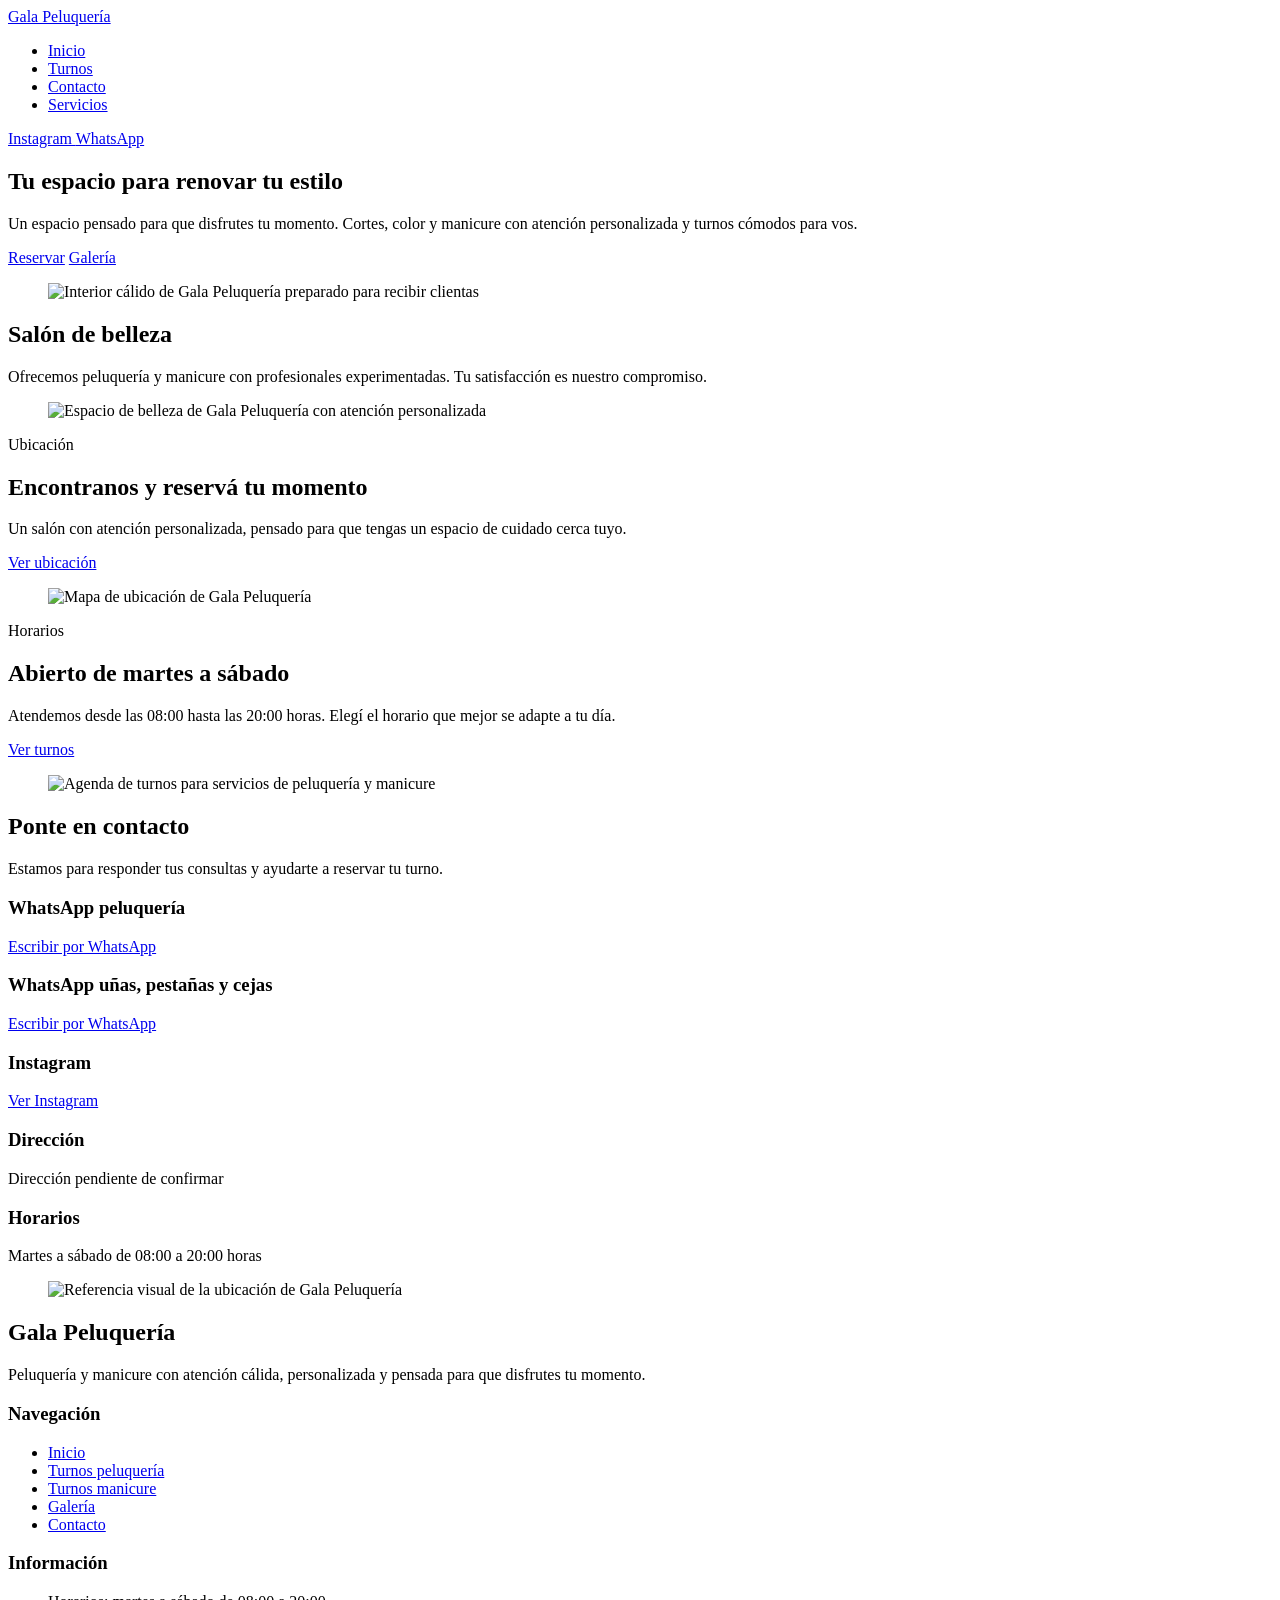
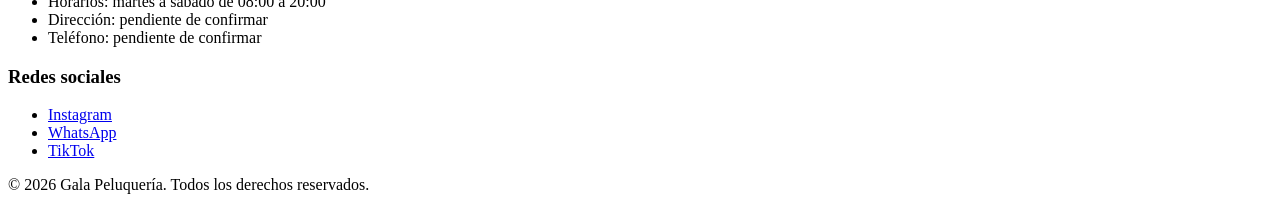
==== PeluqueriaWeb/index.html @ 45d20da7 "Primer subida (html)" ====
<!DOCTYPE html>
<html lang="es">
  <head>
    <meta charset="UTF-8">
    <meta name="viewport" content="width=device-width, initial-scale=1.0">
    <meta
      name="description"
      content="Gala Peluquería, salón de barrio con servicios de peluquería, color, manicure y atención personalizada."
    >
    <title>Gala Peluquería | Peluquería y Manicure</title>
  </head>
  <body>
    <!-- HEADER / NAVEGACIÓN -->
    <header class="site-header">
      <div class="site-header__container">
        <a class="site-header__logo" href="index.html" aria-label="Ir al inicio de Gala Peluquería">
          Gala Peluquería
        </a>

        <nav class="site-nav" aria-label="Navegación principal">
          <ul class="site-nav__list">
            <li class="site-nav__item">
              <a class="site-nav__link" href="index.html">Inicio</a>
            </li>
            <li class="site-nav__item">
              <a class="site-nav__link" href="turnos-peluqueria.html">Turnos</a>
            </li>
            <li class="site-nav__item">
              <a class="site-nav__link" href="contacto.html">Contacto</a>
            </li>
            <li class="site-nav__item">
              <a class="site-nav__link" href="servicios.html">Servicios</a>
            </li>
          </ul>
        </nav>

        <div class="site-header__actions" aria-label="Redes y contacto rápido">
          <a class="button button--secondary" href="#" aria-label="Abrir Instagram de Gala Peluquería">
            Instagram
          </a>
          <a class="button button--primary" href="#" aria-label="Contactar por WhatsApp con Gala Peluquería">
            WhatsApp
          </a>
        </div>
      </div>
    </header>

    <main class="site-main">
      <!-- SECCIÓN HERO -->
      <section class="hero-section" aria-labelledby="hero-title">
        <div class="hero-section__container">
          <div class="hero-section__content">
            <h1 class="hero-section__title" id="hero-title">
              Tu espacio para renovar tu estilo
            </h1>
            <p class="hero-section__text">
              Un espacio pensado para que disfrutes tu momento. Cortes, color y manicure con
              atención personalizada y turnos cómodos para vos.
            </p>
            <div class="hero-section__actions">
              <a class="button button--primary" href="turnos-peluqueria.html">Reservar</a>
              <a class="button button--secondary" href="galeria.html">Galería</a>
            </div>
          </div>

          <figure class="hero-section__media">
            <img
              class="hero-section__image"
              src="img/local/salon-principal.jpg"
              alt="Interior cálido de Gala Peluquería preparado para recibir clientas"
            >
          </figure>
        </div>
      </section>

      <!-- SECCIÓN BREVE DEL SALÓN -->
      <section class="salon-section" aria-labelledby="salon-title">
        <div class="salon-section__container">
          <article class="salon-section__content">
            <h2 class="salon-section__title" id="salon-title">Salón de belleza</h2>
            <p class="salon-section__text">
              Ofrecemos peluquería y manicure con profesionales experimentadas. Tu satisfacción
              es nuestro compromiso.
            </p>
          </article>

          <figure class="salon-section__media">
            <img
              class="salon-section__image"
              src="img/local/salon-belleza.jpg"
              alt="Espacio de belleza de Gala Peluquería con atención personalizada"
            >
          </figure>
        </div>
      </section>

      <!-- SECCIÓN UBICACIÓN -->
      <section class="location-section" aria-labelledby="location-title">
        <div class="location-section__container">
          <div class="section-heading location-section__heading">
            <p class="section-heading__label">Ubicación</p>
            <h2 class="section-heading__title" id="location-title">
              Encontranos y reservá tu momento
            </h2>
            <p class="section-heading__text">
              Un salón con atención personalizada, pensado para que tengas un espacio de cuidado
              cerca tuyo.
            </p>
            <a class="button button--secondary" href="#">Ver ubicación</a>
          </div>

          <figure class="location-section__map">
            <img
              class="location-section__image"
              src="img/local/mapa-ubicacion.jpg"
              alt="Mapa de ubicación de Gala Peluquería"
            >
          </figure>
        </div>
      </section>

      <!-- SECCIÓN TURNOS -->
      <section class="appointments-section" aria-labelledby="appointments-title">
        <div class="appointments-section__container">
          <div class="section-heading appointments-section__heading">
            <p class="section-heading__label">Horarios</p>
            <h2 class="section-heading__title" id="appointments-title">
              Abierto de martes a sábado
            </h2>
            <p class="section-heading__text">
              Atendemos desde las 08:00 hasta las 20:00 horas. Elegí el horario que mejor se
              adapte a tu día.
            </p>
            <a class="button button--secondary" href="turnos-peluqueria.html">Ver turnos</a>
          </div>

          <figure class="appointments-section__media">
            <img
              class="appointments-section__image"
              src="img/local/turnos.jpg"
              alt="Agenda de turnos para servicios de peluquería y manicure"
            >
          </figure>
        </div>
      </section>

      <!-- SECCIÓN CONTACTO -->
      <section class="contact-section" aria-labelledby="contact-title">
        <div class="contact-section__container">
          <div class="contact-section__content">
            <h2 class="contact-section__title" id="contact-title">Ponte en contacto</h2>
            <p class="contact-section__text">
              Estamos para responder tus consultas y ayudarte a reservar tu turno.
            </p>

            <div class="contact-section__details">
              <article class="contact-card">
                <h3 class="contact-card__title">WhatsApp peluquería</h3>
                <a class="contact-card__link" href="#">Escribir por WhatsApp</a>
              </article>

              <article class="contact-card">
                <h3 class="contact-card__title">WhatsApp uñas, pestañas y cejas</h3>
                <a class="contact-card__link" href="#">Escribir por WhatsApp</a>
              </article>

              <article class="contact-card">
                <h3 class="contact-card__title">Instagram</h3>
                <a class="contact-card__link" href="#">Ver Instagram</a>
              </article>

              <article class="contact-card">
                <h3 class="contact-card__title">Dirección</h3>
                <p class="contact-card__text">Dirección pendiente de confirmar</p>
              </article>

              <article class="contact-card">
                <h3 class="contact-card__title">Horarios</h3>
                <p class="contact-card__text">Martes a sábado de 08:00 a 20:00 horas</p>
              </article>
            </div>
          </div>

          <figure class="contact-section__map">
            <img
              class="contact-section__image"
              src="img/local/contacto-ubicacion.jpg"
              alt="Referencia visual de la ubicación de Gala Peluquería"
            >
          </figure>
        </div>
      </section>
    </main>

    <!-- FOOTER -->
    <footer class="site-footer">
      <div class="site-footer__container">
        <section class="site-footer__brand" aria-labelledby="footer-brand-title">
          <h2 class="site-footer__logo" id="footer-brand-title">Gala Peluquería</h2>
          <p class="site-footer__description">
            Peluquería y manicure con atención cálida, personalizada y pensada para que disfrutes
            tu momento.
          </p>
        </section>

        <nav class="site-footer__nav" aria-label="Navegación del pie de página">
          <h3 class="site-footer__heading">Navegación</h3>
          <ul class="site-footer__list">
            <li class="site-footer__item">
              <a class="site-footer__link" href="index.html">Inicio</a>
            </li>
            <li class="site-footer__item">
              <a class="site-footer__link" href="turnos-peluqueria.html">Turnos peluquería</a>
            </li>
            <li class="site-footer__item">
              <a class="site-footer__link" href="turnos-manicura.html">Turnos manicure</a>
            </li>
            <li class="site-footer__item">
              <a class="site-footer__link" href="galeria.html">Galería</a>
            </li>
            <li class="site-footer__item">
              <a class="site-footer__link" href="contacto.html">Contacto</a>
            </li>
          </ul>
        </nav>

        <section class="site-footer__info" aria-labelledby="footer-info-title">
          <h3 class="site-footer__heading" id="footer-info-title">Información</h3>
          <ul class="site-footer__list">
            <li class="site-footer__item">Horarios: martes a sábado de 08:00 a 20:00</li>
            <li class="site-footer__item">Dirección: pendiente de confirmar</li>
            <li class="site-footer__item">Teléfono: pendiente de confirmar</li>
          </ul>
        </section>

        <section class="site-footer__social" aria-labelledby="footer-social-title">
          <h3 class="site-footer__heading" id="footer-social-title">Redes sociales</h3>
          <ul class="site-footer__list">
            <li class="site-footer__item">
              <a class="site-footer__link" href="#">Instagram</a>
            </li>
            <li class="site-footer__item">
              <a class="site-footer__link" href="#">WhatsApp</a>
            </li>
            <li class="site-footer__item">
              <a class="site-footer__link" href="#">TikTok</a>
            </li>
          </ul>
        </section>
      </div>

      <div class="site-footer__bottom">
        <p class="site-footer__copyright">
          &copy; 2026 Gala Peluquería. Todos los derechos reservados.
        </p>
      </div>
    </footer>
  </body>
</html>
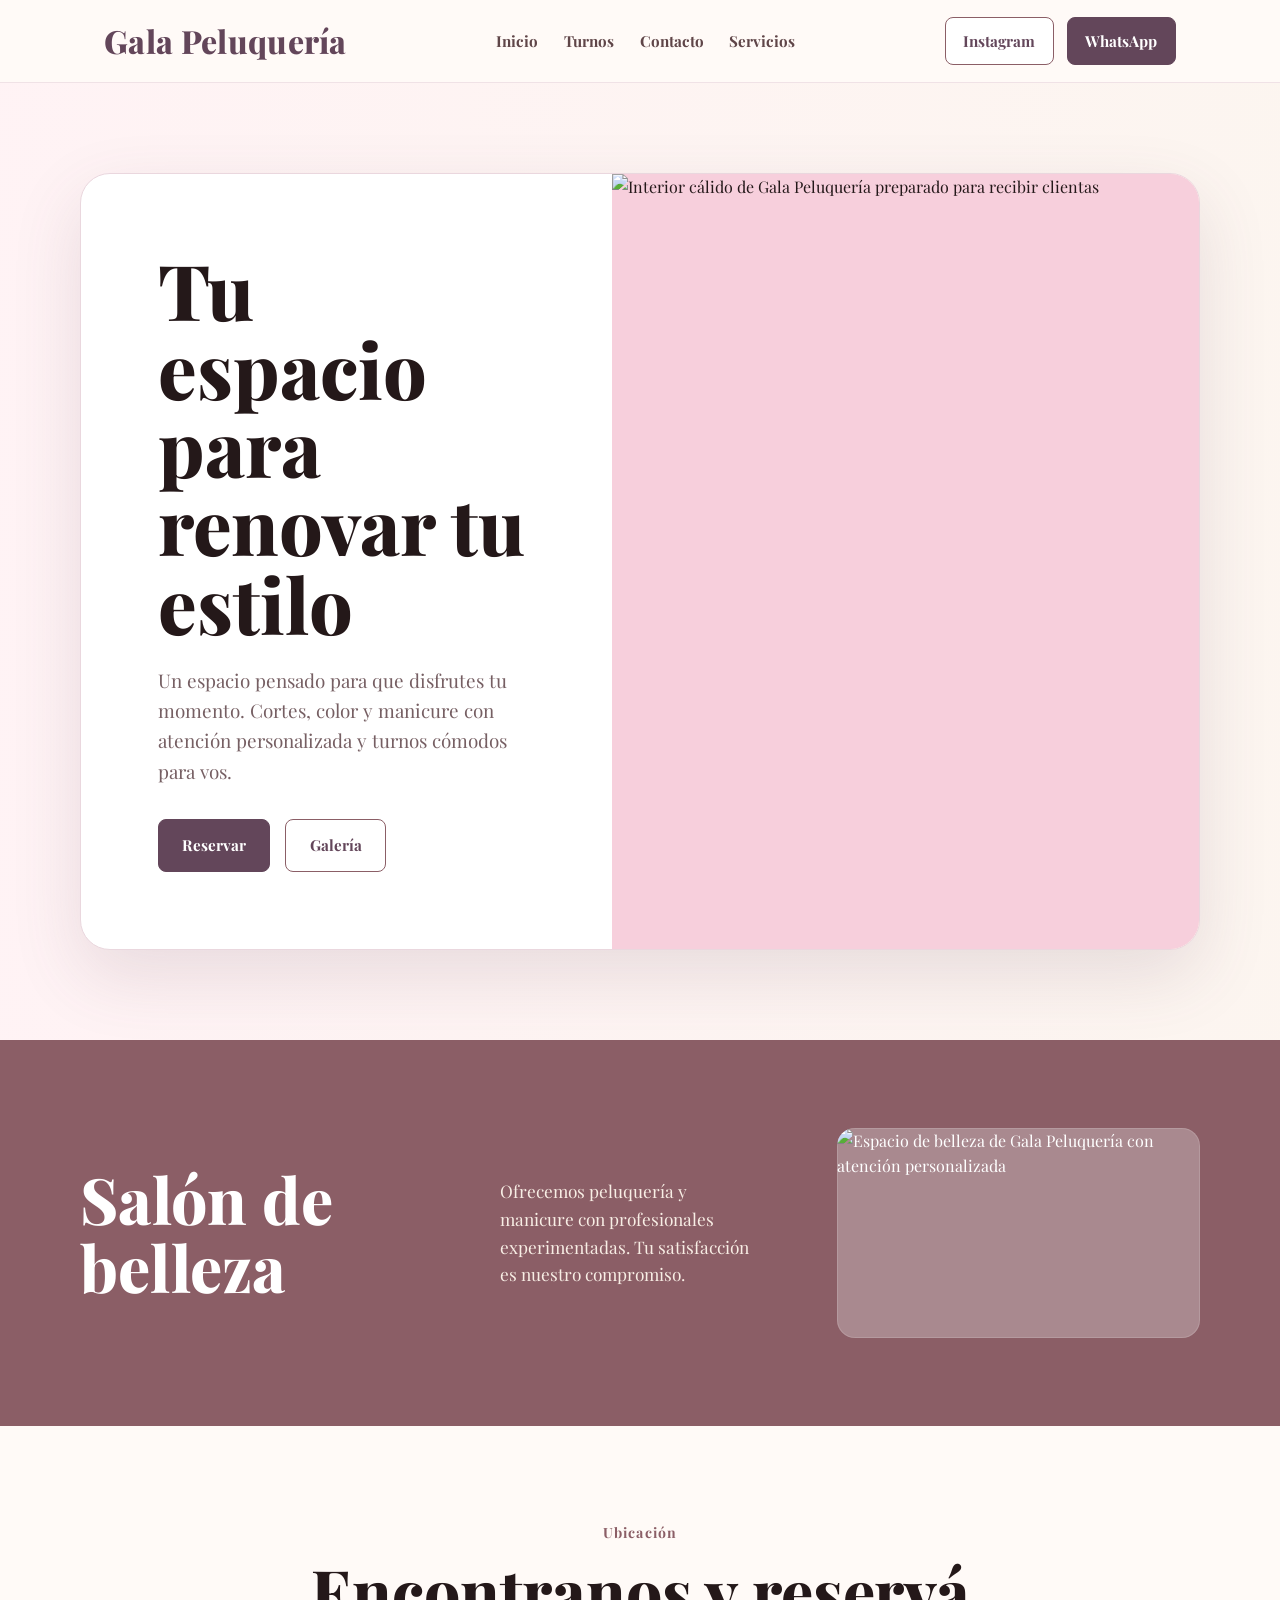
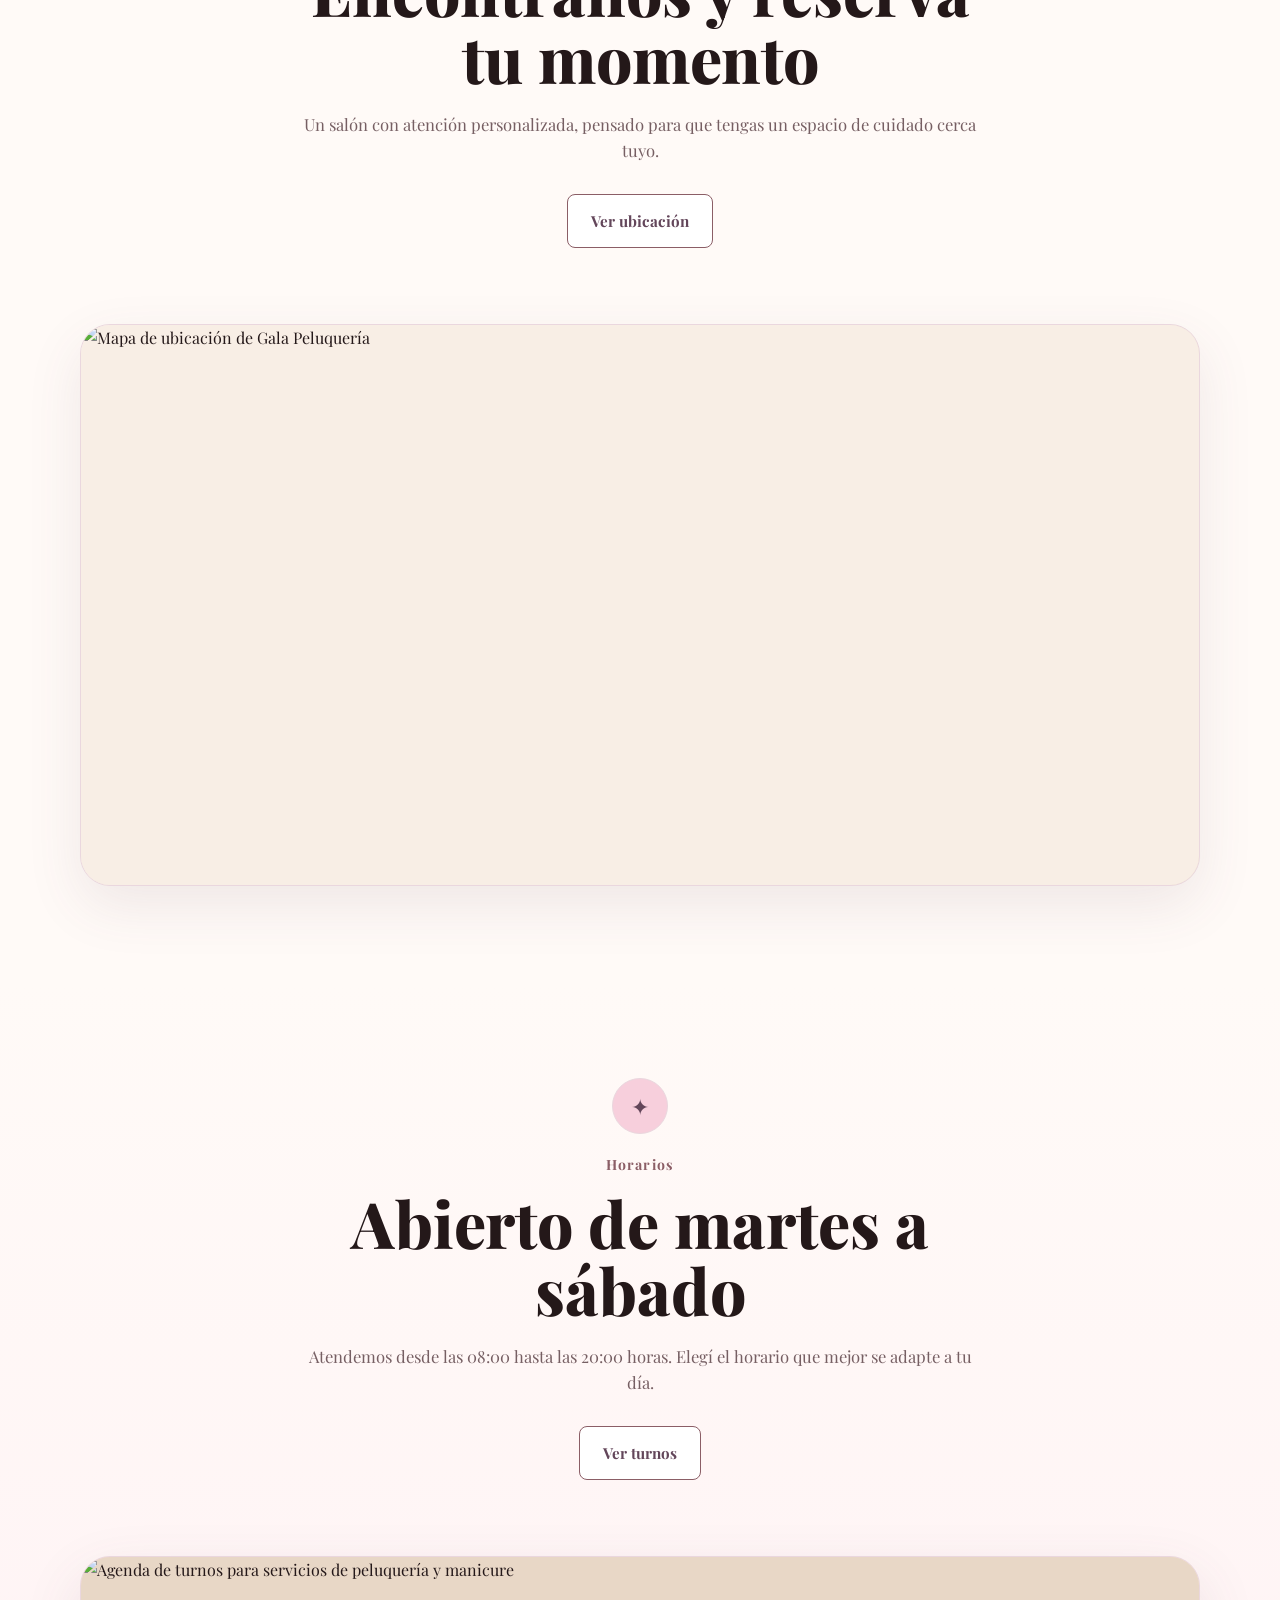
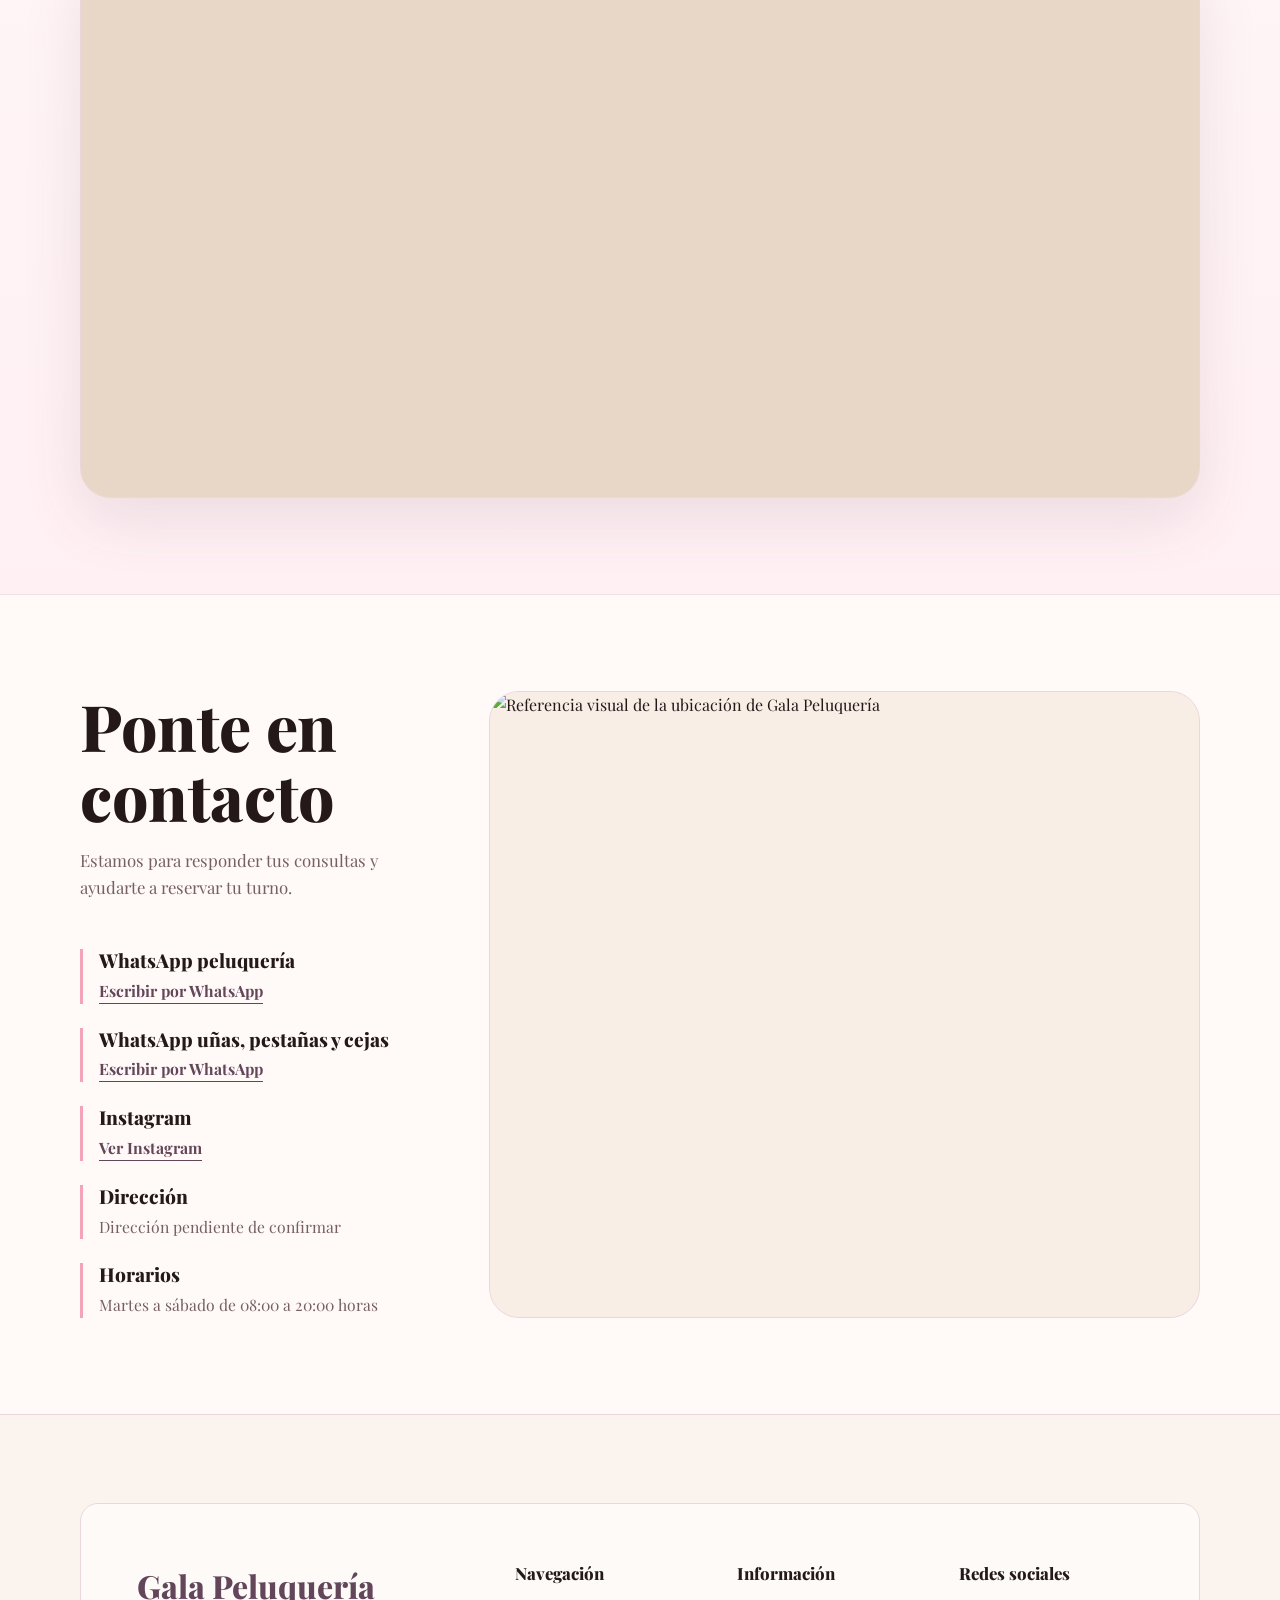
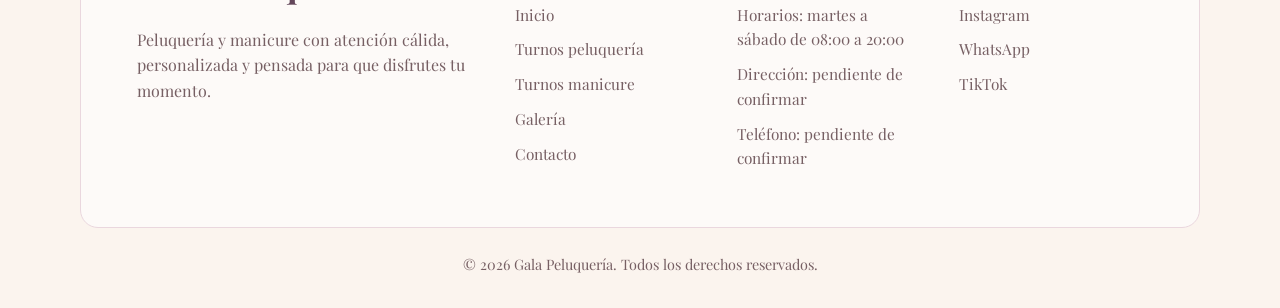
==== commit 4f67a719: "Hice el CSS del inicio (index)" ====
--- a/PeluqueriaWeb/index.html
+++ b/PeluqueriaWeb/index.html
@@ -3,6 +3,7 @@
   <head>
     <meta charset="UTF-8">
     <meta name="viewport" content="width=device-width, initial-scale=1.0">
+    <link rel="stylesheet" href="/CSS/style.css">
     <meta
       name="description"
       content="Gala Peluquería, salón de barrio con servicios de peluquería, color, manicure y atención personalizada."
--- a/CSS/style.css
+++ b/CSS/style.css
@@ -0,0 +1,661 @@
+/* =========================================================
+   RESET GENERAL / VARIABLES DE COLOR
+   ========================================================= */
+
+@import url("https://fonts.googleapis.com/css2?family=Playfair+Display:wght@400;500;600;700;800&display=swap");
+
+:root {
+  --color-white: #ffffff;
+  --color-off-white: #fffaf7;
+  --color-cream: #f8eee5;
+  --color-soft-cream: #fbf4ee;
+  --color-nude: #e8d7c6;
+  --color-beige: #edd8a7;
+  --color-blush: #fff0f4;
+  --color-pink-light: #f7cfdc;
+  --color-pink: #f4a4b8;
+  --color-rose: #fb85a4;
+  --color-coral: #ed7855;
+  --color-mauve: #8b5e66;
+  --color-wine: #63465a;
+  --color-brown: #5f4548;
+  --color-text: #241819;
+  --color-muted: #765f63;
+  --color-border: #ead7de;
+  --color-shadow: rgba(99, 70, 90, 0.14);
+  --color-overlay: rgba(95, 69, 72, 0.72);
+
+  --font-main: "Playfair Display", Georgia, serif;
+
+  --container: 1120px;
+  --radius-small: 8px;
+  --radius-medium: 18px;
+  --radius-large: 30px;
+  --section-padding: 96px;
+}
+
+* {
+  box-sizing: border-box;
+  margin: 0;
+  padding: 0;
+}
+
+html {
+  scroll-behavior: smooth;
+}
+
+body {
+  background: var(--color-off-white);
+  color: var(--color-text);
+  font-family: var(--font-main);
+  line-height: 1.6;
+}
+
+img {
+  display: block;
+  max-width: 100%;
+}
+
+a {
+  color: inherit;
+  text-decoration: none;
+}
+
+ul {
+  list-style: none;
+}
+
+.site-main {
+  overflow: hidden;
+}
+
+.button {
+  align-items: center;
+  border: 1px solid var(--color-mauve);
+  border-radius: var(--radius-small);
+  display: inline-flex;
+  font-size: 0.95rem;
+  font-weight: 700;
+  justify-content: center;
+  min-height: 46px;
+  padding: 0.85rem 1.45rem;
+  transition: background-color 180ms ease, border-color 180ms ease, color 180ms ease,
+    transform 180ms ease;
+}
+
+.button:hover {
+  transform: translateY(-2px);
+}
+
+.button--primary {
+  background: var(--color-wine);
+  border-color: var(--color-wine);
+  color: var(--color-white);
+}
+
+.button--secondary {
+  background: var(--color-white);
+  color: var(--color-wine);
+}
+
+.section-heading {
+  margin-inline: auto;
+  max-width: 690px;
+  text-align: center;
+}
+
+.section-heading__label {
+  color: var(--color-mauve);
+  font-size: 0.88rem;
+  font-weight: 700;
+  letter-spacing: 0.08em;
+  margin-bottom: 0.8rem;
+}
+
+.section-heading__title {
+  color: var(--color-text);
+  font-size: clamp(2.3rem, 5vw, 4rem);
+  font-weight: 800;
+  line-height: 1.05;
+}
+
+.section-heading__text {
+  color: var(--color-muted);
+  font-size: 1.04rem;
+  margin-top: 1.2rem;
+}
+
+/* =========================================================
+   HEADER / NAVBAR
+   ========================================================= */
+
+.site-header {
+  background: rgba(255, 250, 247, 0.94);
+  border-bottom: 1px solid rgba(234, 215, 222, 0.7);
+  position: sticky;
+  top: 0;
+  z-index: 20;
+}
+
+.site-header__container {
+  align-items: center;
+  display: flex;
+  gap: 2rem;
+  justify-content: space-between;
+  margin-inline: auto;
+  max-width: var(--container);
+  min-height: 82px;
+  padding: 0 1.5rem;
+}
+
+.site-header__logo {
+  color: var(--color-wine);
+  font-size: clamp(1.45rem, 3vw, 2rem);
+  font-weight: 800;
+  letter-spacing: 0.01em;
+  white-space: nowrap;
+}
+
+.site-nav__list {
+  align-items: center;
+  display: flex;
+  gap: clamp(1rem, 2vw, 2rem);
+}
+
+.site-nav__link {
+  color: var(--color-brown);
+  font-size: 0.95rem;
+  font-weight: 700;
+}
+
+.site-nav__link:hover {
+  color: var(--color-rose);
+}
+
+.site-header__actions {
+  align-items: center;
+  display: flex;
+  gap: 0.8rem;
+}
+
+.site-header__actions .button {
+  min-height: 42px;
+  padding: 0.7rem 1.1rem;
+}
+
+/* =========================================================
+   HERO / SECCIÓN PRINCIPAL
+   ========================================================= */
+
+.hero-section {
+  background:
+    linear-gradient(90deg, rgba(255, 240, 244, 0.72), rgba(248, 238, 229, 0.4)),
+    var(--color-off-white);
+  padding: clamp(3rem, 7vw, 5.8rem) 1.5rem;
+}
+
+.hero-section__container {
+  background: var(--color-white);
+  border: 1px solid var(--color-border);
+  border-radius: var(--radius-large);
+  box-shadow: 0 26px 70px var(--color-shadow);
+  display: grid;
+  grid-template-columns: minmax(0, 0.95fr) minmax(0, 1.05fr);
+  margin-inline: auto;
+  max-width: var(--container);
+  min-height: 540px;
+  overflow: hidden;
+}
+
+.hero-section__content {
+  align-self: center;
+  padding: clamp(2rem, 6vw, 5.3rem);
+}
+
+.hero-section__title {
+  color: var(--color-text);
+  font-size: clamp(2.7rem, 6vw, 5.5rem);
+  font-weight: 800;
+  line-height: 1.02;
+  max-width: 620px;
+}
+
+.hero-section__text {
+  color: var(--color-muted);
+  font-size: clamp(1rem, 1.8vw, 1.18rem);
+  margin-top: 1.5rem;
+  max-width: 520px;
+}
+
+.hero-section__actions {
+  display: flex;
+  flex-wrap: wrap;
+  gap: 0.95rem;
+  margin-top: 2rem;
+}
+
+.hero-section__media {
+  background:
+    linear-gradient(135deg, rgba(251, 133, 164, 0.28), rgba(237, 216, 167, 0.34)),
+    var(--color-blush);
+  min-height: 420px;
+}
+
+.hero-section__image {
+  background: var(--color-pink-light);
+  height: 100%;
+  object-fit: cover;
+  width: 100%;
+}
+
+/* =========================================================
+   SECCIÓN DE PRESENTACIÓN
+   ========================================================= */
+
+.salon-section {
+  background: var(--color-mauve);
+  color: var(--color-white);
+  padding: clamp(3rem, 7vw, 5.5rem) 1.5rem;
+}
+
+.salon-section__container {
+  align-items: center;
+  display: grid;
+  gap: clamp(2rem, 6vw, 5rem);
+  grid-template-columns: minmax(0, 0.85fr) minmax(260px, 0.55fr) minmax(0, 0.9fr);
+  margin-inline: auto;
+  max-width: var(--container);
+}
+
+.salon-section__content {
+  display: contents;
+}
+
+.salon-section__title {
+  font-size: clamp(2.5rem, 5vw, 4.5rem);
+  font-weight: 800;
+  line-height: 1.05;
+}
+
+.salon-section__text {
+  color: var(--color-cream);
+  font-size: 1.08rem;
+  max-width: 430px;
+}
+
+.salon-section__media {
+  background: rgba(255, 255, 255, 0.12);
+  border-radius: var(--radius-medium);
+  box-shadow: inset 0 0 0 1px rgba(255, 255, 255, 0.14);
+  min-height: 210px;
+  overflow: hidden;
+}
+
+.salon-section__image {
+  background: rgba(255, 255, 255, 0.16);
+  height: 100%;
+  min-height: 210px;
+  object-fit: cover;
+  width: 100%;
+}
+
+/* =========================================================
+   SECCIÓN DE UBICACIÓN
+   ========================================================= */
+
+.location-section {
+  background: var(--color-off-white);
+  padding: var(--section-padding) 1.5rem;
+}
+
+.location-section__container {
+  margin-inline: auto;
+  max-width: var(--container);
+}
+
+.location-section__heading .button {
+  margin-top: 1.9rem;
+}
+
+.location-section__map {
+  background:
+    linear-gradient(135deg, rgba(255, 240, 244, 0.7), rgba(232, 215, 198, 0.76)),
+    var(--color-cream);
+  border: 1px solid var(--color-border);
+  border-radius: var(--radius-large);
+  box-shadow: 0 20px 55px rgba(99, 70, 90, 0.1);
+  margin-top: clamp(3rem, 6vw, 5rem);
+  min-height: clamp(320px, 52vw, 560px);
+  overflow: hidden;
+}
+
+.location-section__image {
+  background: var(--color-cream);
+  height: 100%;
+  min-height: clamp(320px, 52vw, 560px);
+  object-fit: cover;
+  width: 100%;
+}
+
+/* =========================================================
+   SECCIÓN DE TURNOS
+   ========================================================= */
+
+.appointments-section {
+  background: linear-gradient(180deg, var(--color-off-white), var(--color-blush));
+  padding: var(--section-padding) 1.5rem;
+}
+
+.appointments-section__container {
+  margin-inline: auto;
+  max-width: var(--container);
+}
+
+.appointments-section__heading::before {
+  background: var(--color-pink-light);
+  border: 1px solid var(--color-border);
+  border-radius: 999px;
+  color: var(--color-wine);
+  content: "✦";
+  display: grid;
+  font-size: 1.35rem;
+  height: 54px;
+  margin: 0 auto 1.2rem;
+  place-items: center;
+  width: 54px;
+}
+
+.appointments-section__heading .button {
+  margin-top: 1.9rem;
+}
+
+.appointments-section__media {
+  background:
+    linear-gradient(135deg, rgba(251, 133, 164, 0.2), rgba(237, 216, 167, 0.44)),
+    var(--color-cream);
+  border: 1px solid var(--color-border);
+  border-radius: var(--radius-large);
+  box-shadow: 0 22px 60px rgba(99, 70, 90, 0.12);
+  margin-top: clamp(3rem, 6vw, 5rem);
+  min-height: clamp(320px, 50vw, 540px);
+  overflow: hidden;
+}
+
+.appointments-section__image {
+  background: var(--color-nude);
+  height: 100%;
+  min-height: clamp(320px, 50vw, 540px);
+  object-fit: cover;
+  width: 100%;
+}
+
+/* =========================================================
+   SECCIÓN DE CONTACTO
+   ========================================================= */
+
+.contact-section {
+  background: var(--color-off-white);
+  border-top: 1px solid rgba(234, 215, 222, 0.72);
+  padding: var(--section-padding) 1.5rem;
+}
+
+.contact-section__container {
+  display: grid;
+  gap: clamp(2.5rem, 6vw, 6rem);
+  grid-template-columns: minmax(250px, 0.42fr) minmax(0, 0.9fr);
+  margin-inline: auto;
+  max-width: var(--container);
+}
+
+.contact-section__title {
+  font-size: clamp(2.4rem, 5vw, 4rem);
+  font-weight: 800;
+  line-height: 1.08;
+}
+
+.contact-section__text {
+  color: var(--color-muted);
+  font-size: 1.05rem;
+  margin-top: 1.1rem;
+}
+
+.contact-section__details {
+  display: grid;
+  gap: 1.5rem;
+  margin-top: 3rem;
+}
+
+.contact-card {
+  border-left: 3px solid var(--color-pink);
+  padding-left: 1rem;
+}
+
+.contact-card__title {
+  color: var(--color-text);
+  font-size: 1.2rem;
+  font-weight: 800;
+  line-height: 1.2;
+}
+
+.contact-card__text,
+.contact-card__link {
+  color: var(--color-muted);
+  display: inline-block;
+  font-size: 0.98rem;
+  margin-top: 0.35rem;
+}
+
+.contact-card__link {
+  border-bottom: 1px solid currentColor;
+  color: var(--color-wine);
+  font-weight: 700;
+}
+
+.contact-section__map {
+  background:
+    linear-gradient(135deg, rgba(255, 240, 244, 0.54), rgba(232, 215, 198, 0.72)),
+    var(--color-cream);
+  border: 1px solid var(--color-border);
+  border-radius: var(--radius-large);
+  min-height: 460px;
+  overflow: hidden;
+}
+
+.contact-section__image {
+  background: var(--color-cream);
+  height: 100%;
+  min-height: 460px;
+  object-fit: cover;
+  width: 100%;
+}
+
+/* =========================================================
+   FOOTER
+   ========================================================= */
+
+.site-footer {
+  background: var(--color-soft-cream);
+  border-top: 1px solid var(--color-border);
+  padding: clamp(3.5rem, 7vw, 5.5rem) 1.5rem 2rem;
+}
+
+.site-footer__container {
+  background: rgba(255, 255, 255, 0.62);
+  border: 1px solid var(--color-border);
+  border-radius: var(--radius-medium);
+  display: grid;
+  gap: 2.4rem;
+  grid-template-columns: minmax(240px, 1.2fr) repeat(3, minmax(150px, 0.65fr));
+  margin-inline: auto;
+  max-width: var(--container);
+  padding: clamp(2rem, 5vw, 3.5rem);
+}
+
+.site-footer__logo {
+  color: var(--color-wine);
+  font-size: 2rem;
+  font-weight: 800;
+}
+
+.site-footer__description {
+  color: var(--color-muted);
+  font-size: 1rem;
+  margin-top: 1rem;
+  max-width: 360px;
+}
+
+.site-footer__heading {
+  color: var(--color-text);
+  font-size: 1.05rem;
+  font-weight: 800;
+  margin-bottom: 1rem;
+}
+
+.site-footer__list {
+  display: grid;
+  gap: 0.65rem;
+}
+
+.site-footer__item,
+.site-footer__link {
+  color: var(--color-muted);
+  font-size: 0.96rem;
+}
+
+.site-footer__link:hover {
+  color: var(--color-rose);
+}
+
+.site-footer__bottom {
+  color: var(--color-muted);
+  font-size: 0.9rem;
+  margin: 1.6rem auto 0;
+  max-width: var(--container);
+  text-align: center;
+}
+
+/* =========================================================
+   RESPONSIVE / TABLET
+   ========================================================= */
+
+@media (max-width: 920px) {
+  :root {
+    --section-padding: 74px;
+  }
+
+  .site-header__container {
+    align-items: flex-start;
+    flex-direction: column;
+    gap: 1.1rem;
+    padding-bottom: 1.2rem;
+    padding-top: 1.2rem;
+  }
+
+  .site-nav__list,
+  .site-header__actions {
+    flex-wrap: wrap;
+  }
+
+  .hero-section__container,
+  .contact-section__container {
+    grid-template-columns: 1fr;
+  }
+
+  .hero-section__media {
+    min-height: 360px;
+  }
+
+  .salon-section__container {
+    grid-template-columns: 1fr;
+    text-align: center;
+  }
+
+  .salon-section__content {
+    display: block;
+  }
+
+  .salon-section__text {
+    margin-inline: auto;
+  }
+
+  .site-footer__container {
+    grid-template-columns: repeat(2, minmax(0, 1fr));
+  }
+}
+
+/* =========================================================
+   RESPONSIVE / CELULAR
+   ========================================================= */
+
+@media (max-width: 620px) {
+  :root {
+    --section-padding: 58px;
+  }
+
+  .site-header__container,
+  .hero-section,
+  .salon-section,
+  .location-section,
+  .appointments-section,
+  .contact-section,
+  .site-footer {
+    padding-left: 1rem;
+    padding-right: 1rem;
+  }
+
+  .site-nav__list {
+    gap: 0.8rem 1rem;
+  }
+
+  .site-header__actions,
+  .hero-section__actions {
+    width: 100%;
+  }
+
+  .site-header__actions .button,
+  .hero-section__actions .button,
+  .contact-section .button {
+    flex: 1;
+  }
+
+  .hero-section__container {
+    border-radius: var(--radius-medium);
+    min-height: 0;
+  }
+
+  .hero-section__content {
+    padding: 2rem 1.25rem;
+  }
+
+  .hero-section__title,
+  .section-heading__title,
+  .salon-section__title,
+  .contact-section__title {
+    font-size: clamp(2.1rem, 11vw, 3.1rem);
+  }
+
+  .hero-section__media,
+  .hero-section__image,
+  .location-section__map,
+  .location-section__image,
+  .appointments-section__media,
+  .appointments-section__image,
+  .contact-section__map,
+  .contact-section__image {
+    min-height: 280px;
+  }
+
+  .salon-section__media,
+  .salon-section__image {
+    min-height: 180px;
+  }
+
+  .contact-section__details {
+    margin-top: 2rem;
+  }
+
+  .site-footer__container {
+    grid-template-columns: 1fr;
+    padding: 1.5rem;
+  }
+}
